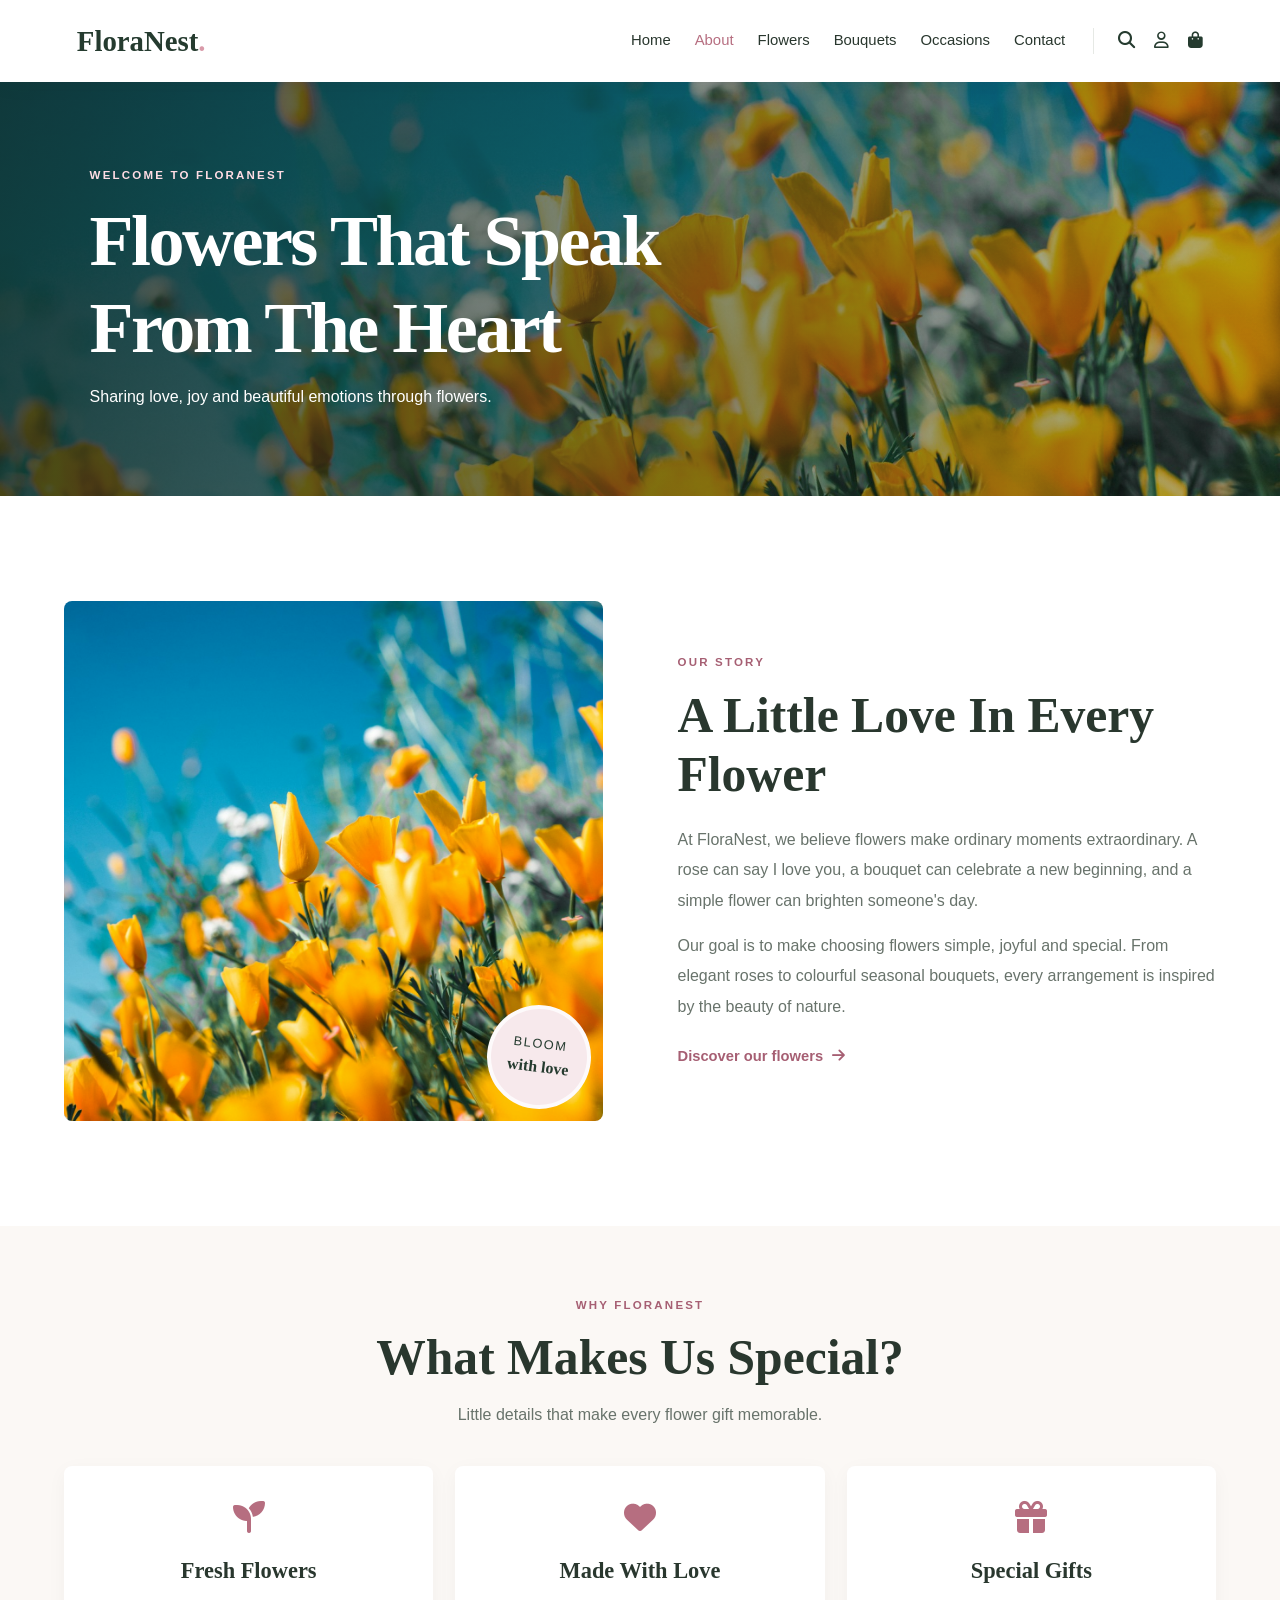
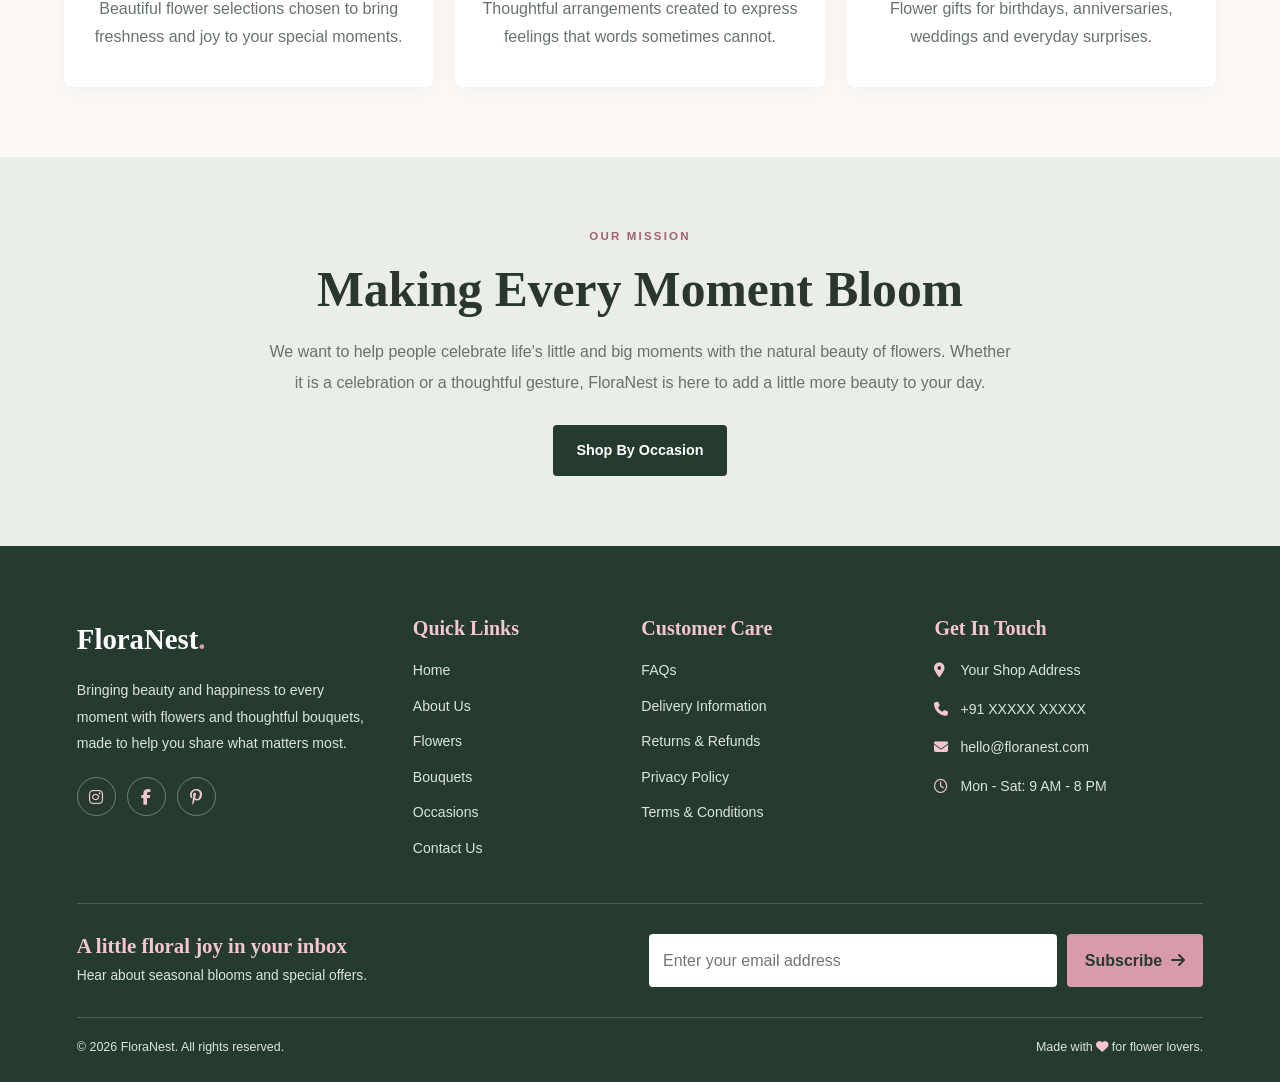
==== about.html @ bb5695b7 "Update my first project" ====
<!DOCTYPE html>
<html lang="en">
<head>
  <meta charset="UTF-8">
  <meta name="viewport" content="width=device-width, initial-scale=1.0">
  <meta name="description" content="FloraNest flowers and bouquets for every moment.">
  <title>About Us | FloraNest</title>
  <!-- <link rel="preconnect" href="https://fonts.googleapis.com">
  <link rel="preconnect" href="https://fonts.gstatic.com" crossorigin>
  <link href="https://fonts.googleapis.com/css2?family=DM+Sans:wght@400;500;600;700&family=Playfair+Display:wght@500;600;700&display=swap" rel="stylesheet"> -->
  <link rel="stylesheet" href="https://cdnjs.cloudflare.com/ajax/libs/font-awesome/6.7.2/css/all.min.css">
  <link rel="stylesheet" href="style.css">
</head>
<body>
<header class="site-header">
  <a class="logo" href="index.html">FloraNest<span>.</span></a>
  <input type="checkbox" id="menu-toggle" aria-label="Toggle navigation">
  <label class="menu-button" for="menu-toggle" aria-label="Open navigation"><i class="fa-solid fa-bars"></i></label>
  <nav class="navigation" aria-label="Main navigation">
    <ul class="nav-list">
      <li><a href="index.html" >Home</a></li>
      <li><a href="about.html" class="active">About</a></li>
      <li><a href="flowers.html" >Flowers</a></li>
      <li><a href="bouquets.html" >Bouquets</a></li>
      <li><a href="occasions.html" >Occasions</a></li>
      <li><a href="contact.html" >Contact</a></li>
    </ul>
    <div class="nav-icons">
      <a href="flowers.html" aria-label="Explore flowers"><i class="fa-solid fa-magnifying-glass"></i></a>
      <a href="contact.html" aria-label="Contact us"><i class="fa-regular fa-user"></i></a>
      <a href="bouquets.html" aria-label="View bouquets"><i class="fa-solid fa-bag-shopping"></i></a>
    </div>
  </nav>
</header>
<main>
<section class="page-banner about-banner"><p class="eyebrow">WELCOME TO FLORANEST</p><h1>Flowers That Speak<br>From The Heart</h1><p>Sharing love, joy and beautiful emotions through flowers.</p></section>
<section class="about section-wrap">
  <div class="about-image image-frame"><img src="assets/images/flower2.jpg" alt="Beautiful flower arrangement" loading="lazy"><div class="image-stamp"><span>Bloom</span><strong>with love</strong></div></div>
  <div class="about-copy"><p class="eyebrow">OUR STORY</p><h2>A Little Love In Every Flower</h2><p>At FloraNest, we believe flowers make ordinary moments extraordinary. A rose can say I love you, a bouquet can celebrate a new beginning, and a simple flower can brighten someone's day.</p><p>Our goal is to make choosing flowers simple, joyful and special. From elegant roses to colourful seasonal bouquets, every arrangement is inspired by the beauty of nature.</p><a class="text-link" href="flowers.html">Discover our flowers <i class="fa-solid fa-arrow-right"></i></a></div>
</section>
<section class="values-section section-tint"><div class="section-heading"><p class="eyebrow">WHY FLORANEST</p><h2>What Makes Us Special?</h2><p>Little details that make every flower gift memorable.</p></div><div class="values-grid section-wrap">
  <article class="value-card"><i class="fa-solid fa-seedling"></i><h3>Fresh Flowers</h3><p>Beautiful flower selections chosen to bring freshness and joy to your special moments.</p></article>
  <article class="value-card"><i class="fa-solid fa-heart"></i><h3>Made With Love</h3><p>Thoughtful arrangements created to express feelings that words sometimes cannot.</p></article>
  <article class="value-card"><i class="fa-solid fa-gift"></i><h3>Special Gifts</h3><p>Flower gifts for birthdays, anniversaries, weddings and everyday surprises.</p></article>
</div></section>
<section class="mission"><div class="mission-content"><p class="eyebrow">OUR MISSION</p><h2>Making Every Moment Bloom</h2><p>We want to help people celebrate life's little and big moments with the natural beauty of flowers. Whether it is a celebration or a thoughtful gesture, FloraNest is here to add a little more beauty to your day.</p><a class="btn btn-dark" href="occasions.html">Shop By Occasion</a></div></section>
</main>
<footer class="footer">
  <div class="footer-container">
    <div class="footer-box footer-brand">
      <a class="footer-logo" href="index.html">FloraNest<span>.</span></a>
      <p>Bringing beauty and happiness to every moment with flowers and thoughtful bouquets, made to help you share what matters most.</p>
      <div class="social-links">
        <a href="https://www.instagram.com/" aria-label="Instagram"><i class="fa-brands fa-instagram"></i></a>
        <a href="https://www.facebook.com/" aria-label="Facebook"><i class="fa-brands fa-facebook-f"></i></a>
        <a href="https://www.pinterest.com/" aria-label="Pinterest"><i class="fa-brands fa-pinterest-p"></i></a>
      </div>
    </div>
    <div class="footer-box"><h3>Quick Links</h3><ul>
      <li><a href="index.html">Home</a></li><li><a href="about.html">About Us</a></li><li><a href="flowers.html">Flowers</a></li><li><a href="bouquets.html">Bouquets</a></li><li><a href="occasions.html">Occasions</a></li><li><a href="contact.html">Contact Us</a></li>
    </ul></div>
    <div class="footer-box"><h3>Customer Care</h3><ul>
      <li><a href="contact.html">FAQs</a></li><li><a href="contact.html">Delivery Information</a></li><li><a href="contact.html">Returns &amp; Refunds</a></li><li><a href="contact.html">Privacy Policy</a></li><li><a href="contact.html">Terms &amp; Conditions</a></li>
    </ul></div>
    <div class="footer-box footer-contact"><h3>Get In Touch</h3>
      <p><i class="fa-solid fa-location-dot"></i> Your Shop Address</p>
      <p><i class="fa-solid fa-phone"></i> +91 XXXXX XXXXX</p>
      <p><i class="fa-solid fa-envelope"></i> hello@floranest.com</p>
      <p><i class="fa-regular fa-clock"></i> Mon - Sat: 9 AM - 8 PM</p>
    </div>
  </div>
  <div class="newsletter">
    <div><h3>A little floral joy in your inbox</h3><p>Hear about seasonal blooms and special offers.</p></div>
    <form action="mailto:hello@floranest.com" method="post" enctype="text/plain">
      <label class="visually-hidden" for="newsletter-email">Your email address</label>
      <input id="newsletter-email" name="Email" type="email" placeholder="Enter your email address" required>
      <button type="submit">Subscribe <i class="fa-solid fa-arrow-right"></i></button>
    </form>
  </div>
  <div class="footer-bottom"><p>&copy; 2026 FloraNest. All rights reserved.</p><p>Made with <i class="fa-solid fa-heart"></i> for flower lovers.</p></div>
</footer>
</body>
</html>
---- style.css ----
/* FLORANEST — ONE SHARED CSS FOR ALL HTML PAGES
   Mobile-first | Tablet: 768px | Laptop: 1024px */
*{
    margin:0;
    padding:0;
    box-sizing:border-box;
}
html{
    scroll-behavior:smooth;
    scroll-padding-top:85px;
}
body{
    width:100%;
    min-height:100vh;
    font-family:var(--sans);
    color:var(--text);
    background:var(--white);
    line-height:1.6;
}
img{
    display:block;
    width:100%;max-width:100%;
}
a{
    color:inherit;
}
button,input,textarea,select{
    font:inherit;
}
h1,h2,h3{
    font-family:var(--serif);
    font-weight:600;
    line-height:1.2;
}
h2{
    font-size:clamp(2rem,5vw,3.1rem);
}
p{
    overflow-wrap:break-word;
}
section{
    scroll-margin-top:80px;
}
.section-wrap{
    width:min(100% - 10%,1200px);
    margin-inline:auto;
}
.section-tint,.values-section{
    background:var(--cream);
}
.eyebrow{
    color:#a65f73;
    font-size:.72rem;
    font-weight:700;
    letter-spacing:.19em;
    line-height:1.6;
    margin-bottom:14px;
}


/* NAVBAR */
.site-header{
    position:sticky;
    z-index:1000;
    top:0;
    display:flex;
    align-items:center;
    justify-content:space-between;
    gap:15px;
    min-height:74px;
    padding:14px 5%;
    background:rgba(255,255,255,.98);
    box-shadow:0 3px 18px rgba(30,50,36,.07);
}

:root{--green:#253b2f;--green-light:#e9eee7;--pink:#d99aa9;--pink-light:#f7e9ec;--cream:#fbf8f5;--text:#29372e;--muted:#68736b;--white:#fff;--serif:"Playfair Display",Georgia,serif;--sans:"DM Sans",Arial,sans-serif;
}

.logo,.footer-logo{
    color:var(--green);
    font-family:var(--serif);
    font-size:1.8rem;
    font-weight:700;
    text-decoration:none;
    white-space:nowrap;
}
.logo span,.footer-logo span{
    color:var(--pink);
}
#menu-toggle{
    position:absolute;
    width:1px;
    height:1px;
    opacity:0;
    pointer-events:none;
}
.menu-button{
    display:grid;
    place-items:center;
    width:42px;
    height:42px;
    color:var(--green);
    font-size:1.35rem;
    cursor:pointer;
    border:1px solid #e6e9e5;
    border-radius:5px;
}
.navigation{
    position:absolute;
    top:100%;
    left:0;
    right:0;
    display:none;
    padding:18px 5% 24px;
    background:var(--white);
    box-shadow:0 12px 18px rgba(30,50,36,.08)
}
#menu-toggle:checked~.navigation{
    display:block
}
#menu-toggle:focus-visible~.menu-button{
    outline:2px solid var(--pink);
    outline-offset:4px
}
.nav-list{
    display:flex;
    flex-direction:column;
    gap:4px;
    list-style:none;
}
.nav-list a{
    
    display:block;
    padding:10px 4px;
    color:var(--text);
    font-size:.93rem;
    text-decoration:none;
    transition:color .25s;
}
.nav-list a:hover,.nav-list a.active{
    color:#b66e80;
}
.nav-icons{
    display:flex;
    gap:20px;
    align-items:center;
    margin-top:14px;
    padding-top:16px;
    border-top:1px solid #edf0ec;
}
.nav-icons a{
    color:var(--green);
    font-size:1.05rem;
    text-decoration:none;
}
.nav-icons a:hover{
    color:#b66e80;
}

/* BUTTONS */
.btn{
    display:inline-flex;
    align-items:center;
    justify-content:center;
    gap:10px;
    min-height:48px;
    padding:13px 22px;
    border:1px solid transparent;
    border-radius:4px;
    font-size:.9rem;
    font-weight:700;
    text-decoration:none;
    cursor:pointer;
    transition:transform .25s,background .25s,color .25s;
}
.btn:hover{
    transform:translateY(-2px);
}
.btn-primary{
    background:var(--pink);
    color:var(--green);
}
.btn-primary:hover{background:#efbdc9}
.btn-outline{color:var(--white);border-color:rgba(255,255,255,.8);background:transparent}
.btn-outline:hover{color:var(--green);background:var(--white)}
.btn-dark{color:var(--white);background:var(--green)}
.btn-dark:hover{background:#3b5946}

/* HERO AND PAGE BANNERS */
.hero{
    position:relative;
    display:flex;
    align-items:center;
    min-height:78vh;
    padding:70px 7%;
    color:var(--white);
    background:linear-gradient(90deg,rgba(20,37,27,.82),rgba(20,37,27,.4)),url("assets/images/flower2.jpg") center/cover no-repeat;
}
.hero-content{
    width:min(100%,650px);
}
.hero .eyebrow{
    color:#ffdce4;
}
.hero h1,.page-banner h1{
    margin-bottom:22px;
    font-size:clamp(2.7rem,8vw,5rem);
    letter-spacing:-.035em;
}
.hero-content>p:not(.eyebrow){
    max-width:530px;
    margin-bottom:28px;
    color:#f4f4ef;
    font-size:1rem;
    line-height:1.9;
}
.hero-actions{
    display:flex;
    flex-wrap:wrap;
    gap:12px;
}
.hero-note{
    position:absolute;
    right:5%;
    bottom:22px;
    color:#fff;
    font-size:.78rem;
    text-shadow:0 1px 4px #333;
}
.hero-note i{
    margin-right:6px;
    color:#f3c4cf;
}
.page-banner{
    display:flex;
    flex-direction:column;
    align-items:flex-start;
    justify-content:center;
    min-height:42vh;
    padding:60px 7%;
    color:var(--white);
    background:linear-gradient(90deg,rgba(20,37,27,.78),rgba(20,37,27,.3)),url("assets/images/flower2.jpg") center/cover no-repeat;
}
.page-banner .eyebrow{color:#ffdce4}
.page-banner h1{font-size:clamp(2.5rem,7vw,4.5rem);margin-bottom:12px}
.page-banner>p:last-child{max-width:600px;line-height:1.8}
.flowers-banner{background-image:linear-gradient(90deg,rgba(20,37,27,.8),rgba(20,37,27,.3)),url("assets/images/lily.jpg")}
.bouquets-banner{background-image:linear-gradient(90deg,rgba(20,37,27,.8),rgba(20,37,27,.3)),url("assets/images/flow.jpg")}
.occasions-banner{background-image:linear-gradient(90deg,rgba(20,37,27,.8),rgba(20,37,27,.3)),url("assets/images/flower.jpg")}
.contact-banner{background-image:linear-gradient(90deg,rgba(20,37,27,.8),rgba(20,37,27,.3)),url("assets/images/flower6.jpg")}

/* BENEFITS */
.benefits{display:grid;grid-template-columns:1fr;gap:20px;padding-block:34px}
.benefit{display:flex;align-items:center;gap:15px}
.benefit>i{display:grid;place-items:center;flex:0 0 48px;width:48px;height:48px;color:#a65f73;background:var(--pink-light);border-radius:50%;font-size:1.2rem}
.benefit h3{margin-bottom:4px;font-size:1.1rem}
.benefit p{color:var(--muted);font-size:.83rem}

/* ABOUT */
.about{display:grid;grid-template-columns:1fr;align-items:center;gap:38px;padding-block:65px}
.image-frame{position:relative;min-width:0}
.about-image img{height:350px;object-fit:cover;border-radius:8px}
.image-stamp{position:absolute;right:12px;bottom:12px;display:flex;flex-direction:column;align-items:center;justify-content:center;width:104px;height:104px;color:var(--green);background:var(--pink-light);border:4px solid rgba(255,255,255,.8);border-radius:50%;transform:rotate(7deg)}
.image-stamp span{font-size:.8rem;letter-spacing:.12em;text-transform:uppercase}
.image-stamp strong{font-family:var(--serif);font-size:1rem}
.about-copy h2{margin-bottom:20px}
.about-copy>p:not(.eyebrow){margin-bottom:15px;color:var(--muted);line-height:1.9}
.text-link{display:inline-flex;align-items:center;gap:9px;margin-top:8px;color:#a65f73;font-size:.92rem;font-weight:700;text-decoration:none}
.text-link:hover{gap:14px}
.values-section{padding-block:70px}
.values-grid{display:grid;grid-template-columns:1fr;gap:22px}
.value-card{padding:35px 25px;text-align:center;background:var(--white);border-radius:8px;box-shadow:0 5px 20px rgba(0,0,0,.04)}
.value-card>i{color:#b66e80;font-size:32px;margin-bottom:15px}
.value-card h3{font-size:1.4rem;margin:10px 0}
.value-card p{color:var(--muted);line-height:1.8}
.mission,.callout{padding:70px 7%;text-align:center;background:var(--green-light)}
.mission-content{max-width:750px;margin:auto}
.mission h2,.callout h2{margin-bottom:18px}
.mission-content>p:not(.eyebrow),.callout>p:not(.eyebrow){max-width:760px;margin:0 auto 22px;color:var(--muted);line-height:1.9}
.callout .btn,.mission .btn{margin-top:5px}

/* SECTION HEADINGS AND PRODUCT CARDS */
.section-heading{width:min(100% - 10%,680px);margin:0 auto 36px;text-align:center}
.section-heading h2{margin-bottom:13px}
.section-heading>p:last-child{color:var(--muted);line-height:1.8}
.products{padding-block:70px}
.page-products{padding-block:70px}
.product-grid{display:grid;grid-template-columns:1fr;gap:24px}
.product-card{min-width:0;overflow:hidden;background:var(--white);border:1px solid #f0eeeb;border-radius:7px;transition:transform .25s,box-shadow .25s}
.product-card:hover{transform:translateY(-5px);box-shadow:0 12px 28px rgba(37,59,47,.1)}
.product-image{position:relative;display:block;overflow:hidden;background:#f2eae6}
.product-image img{height:290px;object-fit:cover;transition:transform .4s}
.product-card:hover .product-image img{transform:scale(1.04)}
.product-tag{position:absolute;top:14px;left:14px;padding:5px 11px;color:var(--green);background:var(--pink-light);border-radius:3px;font-size:.72rem;font-weight:700}
.product-info{padding:19px}
.product-category{color:var(--muted);font-size:.75rem;margin-bottom:5px}
.product-info h3{font-size:1.3rem;margin-bottom:15px}
.product-bottom{display:flex;align-items:center;justify-content:space-between;padding-top:12px;border-top:1px solid #efefeb}
.price{color:var(--green);font-size:1.05rem;font-weight:700}
.product-bottom a{display:grid;place-items:center;width:36px;height:36px;color:var(--white);background:var(--green);border-radius:50%;text-decoration:none}
.product-bottom a:hover{background:#a65f73}
.center-action{display:flex;justify-content:center;margin-top:34px}

/* BOUQUETS */
.bouquets{padding-block:70px}
.bouquet-grid{display:grid;grid-template-columns:1fr;gap:22px;
}
.bouquet-card{
    position:relative;
    min-height:380px;
    overflow:hidden;
    border-radius:7px;
    background:#e9eee7;
}
.bouquet-card:after{
    
    position:absolute;
    inset:0;content:"";
    background:linear-gradient(0deg,rgba(16,31,21,.82),rgba(16,31,21,.02) 75%);pointer-events:none;
}
.bouquet-card img{
    position:absolute;
    inset:0;height:100%;
    object-fit:cover;transition:transform .45s;
}
.bouquet-card:hover img{transform:scale(1.05)}
.bouquet-overlay{position:absolute;z-index:1;right:22px;bottom:24px;left:22px;color:var(--white)}
.bouquet-overlay span{color:#f4c8d2;font-size:.7rem;font-weight:700;letter-spacing:.15em}
.bouquet-overlay h3{margin-block:8px 12px;font-size:1.8rem}
.bouquet-overlay a{display:inline-flex;align-items:center;gap:9px;color:var(--white);font-size:.85rem;font-weight:700;text-decoration:none}

/* OCCASIONS */
.occasions{padding-block:70px}
.occasion-grid{
    display:grid;
    grid-template-columns:1fr;
    gap:17px;
}
.occasion-card{
    
    padding:28px 18px;
    text-align:center;background:var(--white);border:1px solid #eee9e5;
    border-radius:7px;text-decoration:none;
    transition:transform .25s,border-color .25s;}
.occasion-card:hover{transform:translateY(-4px);border-color:var(--pink)}
.occasion-icon{display:grid;place-items:center;width:58px;height:58px;margin:0 auto 14px;color:#a65f73;background:var(--pink-light);border-radius:50%;font-size:1.3rem}
.occasion-card h3{margin-bottom:7px;font-size:1.2rem}
.occasion-card p{color:var(--muted);font-size:.84rem}
.occasion-page{padding-block:70px}
.occasion-feature-grid{display:grid;grid-template-columns:1fr;gap:24px}
.occasion-feature{overflow:hidden;background:var(--white);border:1px solid #eee9e5;border-radius:7px}
.occasion-feature>img{height:230px;object-fit:cover}
.occasion-feature-copy{padding:24px}
.occasion-feature-copy .occasion-icon{margin:0 0 14px}
.occasion-feature-copy h3{font-size:1.5rem;margin-bottom:8px}
.occasion-feature-copy p{color:var(--muted);margin-bottom:12px}

/* TESTIMONIAL */
.testimonial{padding-block:75px;text-align:center}
.quote-icon{margin-bottom:17px;color:var(--pink);font-size:2rem}
.testimonial h2{max-width:850px;margin:0 auto 18px;font-size:clamp(1.65rem,4vw,2.7rem)}
.testimonial-note{color:var(--muted);font-size:.9rem}

/* CONTACT */
.contact-section{
    padding-block:70px;
    background:#f7f4f0;
}
.contact-inner{
    display:grid;
    grid-template-columns:1fr;
    gap:35px;
    align-items:start;
}
.contact-copy h2{
    margin-bottom:18px;
}
.contact-copy>p:not(.eyebrow){
    margin-bottom:24px;
    color:var(--muted);
    line-height:1.9;
}
.contact-detail{
    display:flex;
    align-items:flex-start;
    gap:12px;
    margin-top:15px;
    overflow-wrap:anywhere;
}
.contact-detail i{
    width:20px;
    margin-top:5px;
    color:#a65f73;
}
.contact-form{
    display:flex;
    flex-direction:column;
    padding:25px 20px;
    background:var(--white);
    border-radius:8px;
    box-shadow:0 10px 35px rgba(37,59,47,.06);
}
.contact-form h3{
    margin-bottom:20px;
    font-size:1.55rem;
}
.contact-form label{
    margin:12px 0 7px;
    font-size:.85rem;
    font-weight:700;
}
.contact-form input,.contact-form select,.contact-form textarea{
    width:100%;
    min-width:0;
    padding:12px 13px;
    color:var(--text);
    background:#fff;
    border:1px solid #dfe4de;
    border-radius:4px;
    outline:none;
}
.contact-form input:focus,.contact-form select:focus,.contact-form textarea:focus{
    border-color:#b66e80;
    box-shadow:0 0 0 3px rgba(217,154,169,.17);
}
.contact-form textarea{
    resize:vertical;
}
.form-submit{
    width:100%;
    margin-top:20px;}
.form-note{
    margin-top:12px;
    color:var(--muted);
    font-size:.75rem;
    line-height:1.6;
}

/* FOOTER */
.footer{
    padding:55px 5% 20px;
    color:#f4f5f0;
    background:var(--green);
}
.footer-container{
    display:grid;
    grid-template-columns:1fr;
    gap:35px;
    width:min(100%,1250px);
    margin-inline:auto;
}
.footer-logo{
    display:inline-block;
    margin-bottom:15px;
    color:var(--white);
    font-size:1.8rem;
}
.footer-box h3{
    margin-bottom:17px;
    color:#f5c6d0;
    font-size:1.25rem;
}
.footer-box p{
    margin-bottom:12px;
    color:#dce4dd;
    font-size:.88rem;
    line-height:1.9;
    overflow-wrap:anywhere;
}
.footer-contact p{
    display:flex;
    align-items:flex-start;
    gap:10px;
}
.footer-contact p i{
    width:16px;
    margin-top:6px;
    color:#f5c6d0;
}
.footer-box ul{
    display:flex;
    flex-direction:column;
    gap:10px;
    list-style:none
}
.footer-box ul a{
    color:#dce4dd;
    font-size:.88rem;
    text-decoration:none;
    transition:color .2s,padding .2s;
}
.footer-box ul a:hover{
    padding-left:4px;
    color:#f5c6d0;
}
.social-links{
    display:flex;
    flex-wrap:wrap;
    gap:11px;
    margin-top:20px;
}
.social-links a{
    display:grid;
    place-items:center;
    width:39px;
    height:39px;
    color:#f5c6d0;
    border:1px solid #718174;
    border-radius:50%;
    text-decoration:none;
    transition:color .2s,background .2s;
}
.social-links a:hover{
    color:var(--green);
    background:#f5c6d0;
}
.newsletter{
    display:grid;
    grid-template-columns:1fr;
    gap:18px;width:min(100%,1250px);
    margin:42px auto 0;
    padding-block:30px;
    border-top:1px solid #506257;
    border-bottom:1px solid #506257;
}
.newsletter h3{
    margin-bottom:7px;
    color:#f5c6d0;
    font-size:1.3rem
}
.newsletter p{
    color:#dce4dd;
    font-size:.86rem;
}
.newsletter form{
    display:flex;
    flex-direction:column;
    gap:10px;
}
.newsletter input{
    width:100%;
    min-width:0;
    padding:13px;
    color:var(--text);
    background:var(--white);
    border:1px solid transparent;
    border-radius:4px;
    outline:none;
}
.newsletter input:focus{
    border-color:var(--pink);
}
.newsletter button{
    display:inline-flex;
    align-items:center;
    justify-content:center;
    gap:9px;
    padding:13px 18px;
    color:var(--green);
    background:var(--pink);
    border:0;
    border-radius:4px;
    font-weight:700;
    cursor:pointer;
}
.newsletter button:hover{
    background:#efbdc9;
}
.footer-bottom{
    display:flex;
    flex-direction:column;
    gap:8px;
    align-items:center;
    width:min(100%,1250px);
    margin:20px auto 0;
    text-align:center;
}
.footer-bottom p{
    color:#dce4dd;
    font-size:.78rem;
}
.footer-bottom .fa-heart{
    color:#f5c6d0;
}
.visually-hidden{
    position:absolute;
    width:1px;
    height:1px;
    padding:0;
    margin:-1px;
    overflow:hidden;
    clip:rect(0,0,0,0);
    white-space:nowrap;
    border:0;
}

/* TABLET */
@media(min-width:768px){
 .benefits{
    grid-template-columns:repeat(3,minmax(0,1fr));
    gap:18px
}
 .about{
    grid-template-columns:1fr 1fr;
    gap:40px;
    padding-block:85px;
}
 .about-image img{
    height:430px;
}
 .product-grid{
    grid-template-columns:repeat(2,minmax(0,1fr));
    gap:25px;
}
 .bouquet-grid{
    grid-template-columns:repeat(2,minmax(0,1fr));
}
 .bouquet-three{
    grid-column:1/-1;
    min-height:340px;
}
 .occasion-grid{
    grid-template-columns:repeat(2,minmax(0,1fr));
}
 .values-grid{
    grid-template-columns:repeat(2,minmax(0,1fr));
}
 .occasion-feature-grid{
    grid-template-columns:repeat(2,minmax(0,1fr));
}
 .contact-inner{
    grid-template-columns:1fr 1fr;
    gap:40px;
}
 .contact-form{
    padding:30px;
}
 .footer-container{
    grid-template-columns:repeat(2,minmax(0,1fr));
    gap:35px 28px;
}
 .newsletter{ 
    grid-template-columns:1fr 1fr;
    align-items:center;
}
 .newsletter form{
    flex-direction:row;
}
 .newsletter input{
    flex:1
}
 .newsletter button{
    flex:0 0 auto;
}
 .footer-bottom{
    
    flex-direction:row;
    justify-content:space-between;
    text-align:left;
}
 .page-banner{
    min-height:46vh;
}
}

/* LAPTOP */
@media(min-width:1024px){
 .site-header{
    min-height:82px;
    padding-inline:6%;
}
 .menu-button{
    display:none;
}
 .navigation{
    position:static;
    display:flex;
    align-items:center;
    gap:28px;padding:0;
    background:transparent;
    box-shadow:none;
}
 .nav-list{
    flex-direction:row;
    align-items:center;
    gap:24px;
}
 .nav-list a{
    padding:8px 0;
}
 .nav-icons{
    gap:19px;
    margin-top:0;
    padding-top:0;
    padding-left:24px;
    border-top:0;
    border-left:1px solid #e6e9e5;
}
 .hero{
    min-height:82vh;
    padding-inline:8%;
}
 .hero-content>p:not(.eyebrow){
    font-size:1.05rem;
}
 .benefits{
    padding-block:42px;
}
 .about{
    gap:75px;
    padding-block:105px;
}
 .about-image img{
    height:520px;
}
 .products,.bouquets,.occasions{
    padding-block:95px;
}
 .product-grid{
    grid-template-columns:repeat(4,minmax(0,1fr));
    gap:22px;
}
 .product-image img{
    height:310px;
}
 .bouquet-grid{
    grid-template-columns:repeat(3,minmax(0,1fr));
    gap:25px}
 .bouquet-card,.bouquet-three{
    grid-column:auto;
    min-height:440px;
}
 .occasion-grid{
    grid-template-columns:repeat(4,minmax(0,1fr));
    gap:22px;
}
 .values-grid{
    grid-template-columns:repeat(3,minmax(0,1fr))
}
 .occasion-feature-grid{
    grid-template-columns:repeat(3,minmax(0,1fr));
    gap:25px}
 .testimonial{
    padding-block:100px;
}
 .contact-section{
    padding-block:95px;
}
 .contact-inner{
    gap:75px;
}
 .contact-form{
    padding:36px;
}
 .footer{
    padding:70px 6% 24px;
}
 .footer-container{
    grid-template-columns:1.4fr .9fr 1.2fr 1.25fr;
    gap:35px;
}
}

/* REDUCED MOTION */
@media(prefers-reduced-motion:reduce){*,*::before,*::after{scroll-behavior:auto!important;transition-duration:.01ms!important;animation-duration:.01ms!important}}
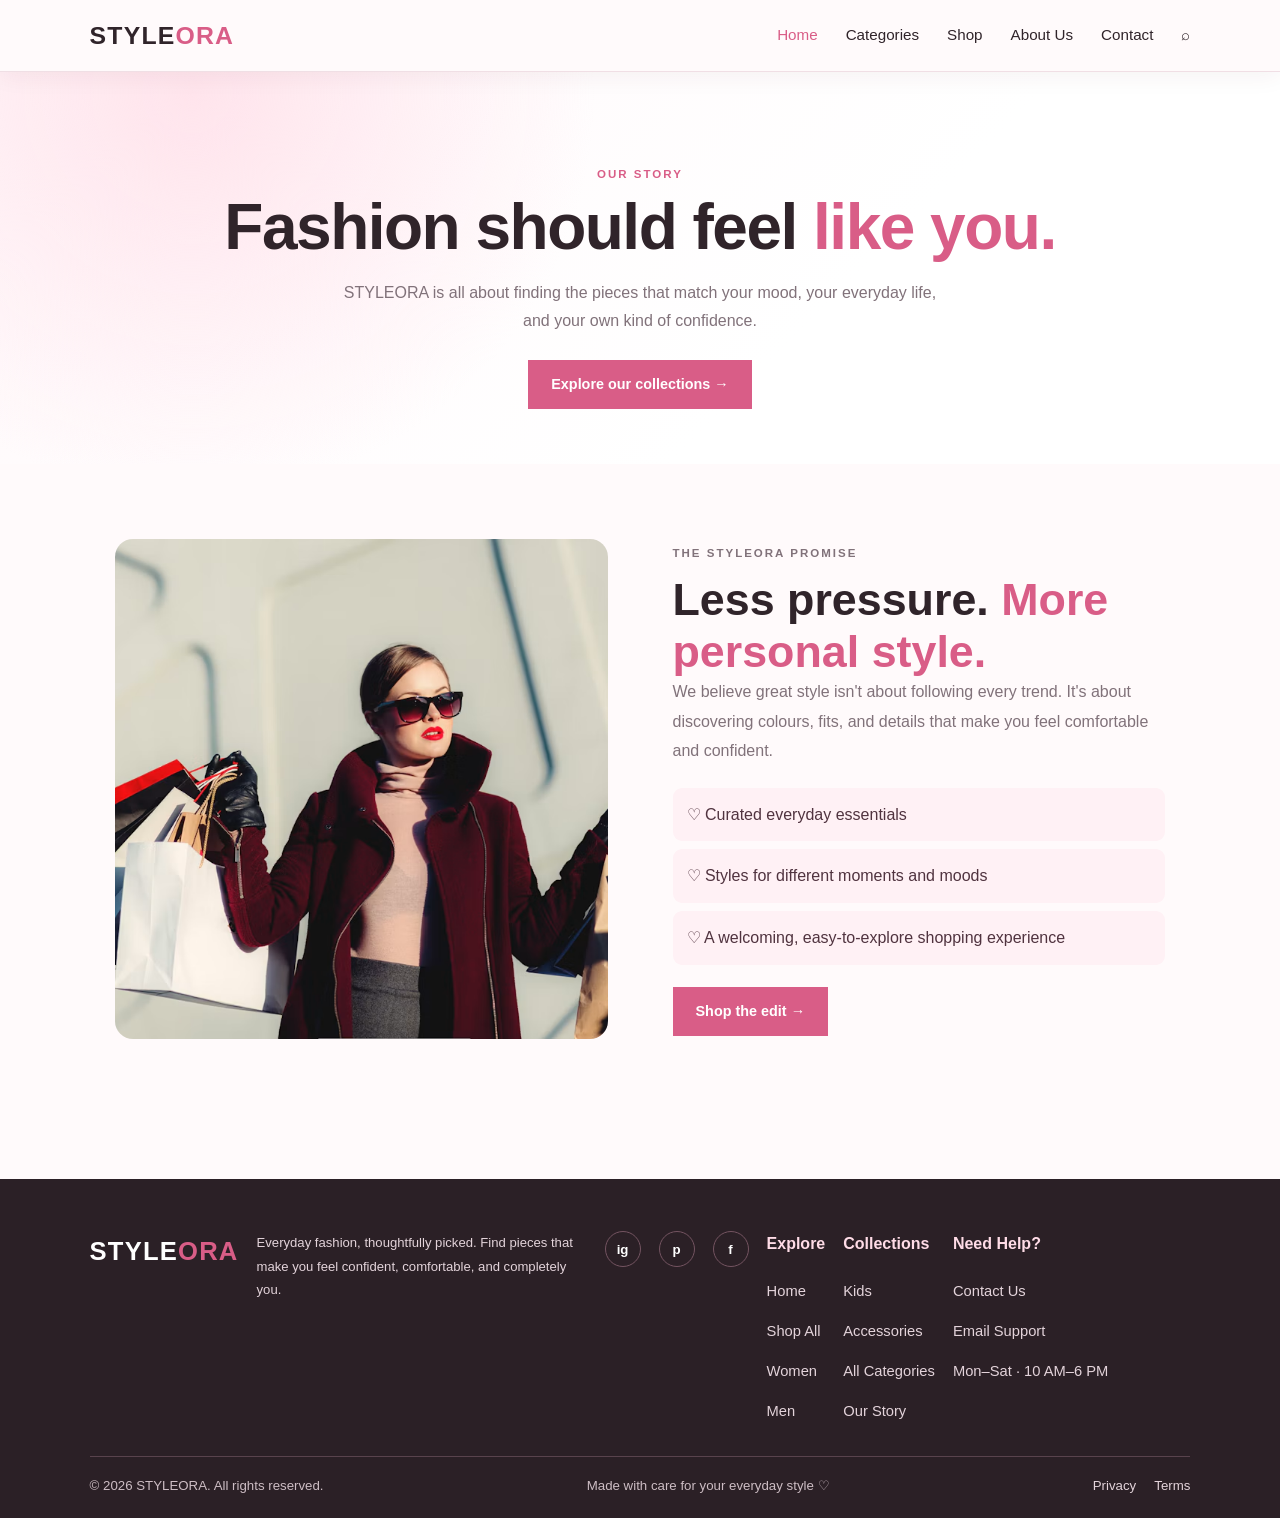
==== commit 28f3140c: "Update project" ====
--- a/about.html
+++ b/about.html
@@ -1,83 +1,10 @@
-<!DOCTYPE html>
-<html lang="en">
-<head>
-  <meta charset="UTF-8">
-  <meta name="viewport" content="width=device-width, initial-scale=1.0">
-  <meta name="description" content="FloraNest flowers and bouquets for every moment.">
-  <title>About Us | FloraNest</title>
-  <!-- <link rel="preconnect" href="https://fonts.googleapis.com">
-  <link rel="preconnect" href="https://fonts.gstatic.com" crossorigin>
-  <link href="https://fonts.googleapis.com/css2?family=DM+Sans:wght@400;500;600;700&family=Playfair+Display:wght@500;600;700&display=swap" rel="stylesheet"> -->
-  <link rel="stylesheet" href="https://cdnjs.cloudflare.com/ajax/libs/font-awesome/6.7.2/css/all.min.css">
-  <link rel="stylesheet" href="style.css">
-</head>
-<body>
-<header class="site-header">
-  <a class="logo" href="index.html">FloraNest<span>.</span></a>
-  <input type="checkbox" id="menu-toggle" aria-label="Toggle navigation">
-  <label class="menu-button" for="menu-toggle" aria-label="Open navigation"><i class="fa-solid fa-bars"></i></label>
-  <nav class="navigation" aria-label="Main navigation">
-    <ul class="nav-list">
-      <li><a href="index.html" >Home</a></li>
-      <li><a href="about.html" class="active">About</a></li>
-      <li><a href="flowers.html" >Flowers</a></li>
-      <li><a href="bouquets.html" >Bouquets</a></li>
-      <li><a href="occasions.html" >Occasions</a></li>
-      <li><a href="contact.html" >Contact</a></li>
-    </ul>
-    <div class="nav-icons">
-      <a href="flowers.html" aria-label="Explore flowers"><i class="fa-solid fa-magnifying-glass"></i></a>
-      <a href="contact.html" aria-label="Contact us"><i class="fa-regular fa-user"></i></a>
-      <a href="bouquets.html" aria-label="View bouquets"><i class="fa-solid fa-bag-shopping"></i></a>
-    </div>
+<!DOCTYPE html><html lang="en"><head><meta charset="UTF-8"><meta name="viewport" content="width=device-width, initial-scale=1.0"><title>About STYLEORA</title><link rel="stylesheet" href="style.css"></head><body><header class="navbar">
+  <a class="logo" href="index.html">STYLE<span>ORA</span></a>
+  <input type="checkbox" id="menu-toggle" class="menu-toggle">
+  <label for="menu-toggle" class="menu-icon" aria-label="Open navigation"><span></span><span></span><span></span></label>
+  <nav class="nav-links">
+    <a class="selected" href="index.html">Home</a><a href="categories.html">Categories</a><a href="shop.html">Shop</a><a href="about.html">About Us</a><a href="contact.html">Contact</a><a href="shop.html" aria-label="Browse products">⌕</a>
   </nav>
-</header>
-<main>
-<section class="page-banner about-banner"><p class="eyebrow">WELCOME TO FLORANEST</p><h1>Flowers That Speak<br>From The Heart</h1><p>Sharing love, joy and beautiful emotions through flowers.</p></section>
-<section class="about section-wrap">
-  <div class="about-image image-frame"><img src="assets/images/flower2.jpg" alt="Beautiful flower arrangement" loading="lazy"><div class="image-stamp"><span>Bloom</span><strong>with love</strong></div></div>
-  <div class="about-copy"><p class="eyebrow">OUR STORY</p><h2>A Little Love In Every Flower</h2><p>At FloraNest, we believe flowers make ordinary moments extraordinary. A rose can say I love you, a bouquet can celebrate a new beginning, and a simple flower can brighten someone's day.</p><p>Our goal is to make choosing flowers simple, joyful and special. From elegant roses to colourful seasonal bouquets, every arrangement is inspired by the beauty of nature.</p><a class="text-link" href="flowers.html">Discover our flowers <i class="fa-solid fa-arrow-right"></i></a></div>
-</section>
-<section class="values-section section-tint"><div class="section-heading"><p class="eyebrow">WHY FLORANEST</p><h2>What Makes Us Special?</h2><p>Little details that make every flower gift memorable.</p></div><div class="values-grid section-wrap">
-  <article class="value-card"><i class="fa-solid fa-seedling"></i><h3>Fresh Flowers</h3><p>Beautiful flower selections chosen to bring freshness and joy to your special moments.</p></article>
-  <article class="value-card"><i class="fa-solid fa-heart"></i><h3>Made With Love</h3><p>Thoughtful arrangements created to express feelings that words sometimes cannot.</p></article>
-  <article class="value-card"><i class="fa-solid fa-gift"></i><h3>Special Gifts</h3><p>Flower gifts for birthdays, anniversaries, weddings and everyday surprises.</p></article>
-</div></section>
-<section class="mission"><div class="mission-content"><p class="eyebrow">OUR MISSION</p><h2>Making Every Moment Bloom</h2><p>We want to help people celebrate life's little and big moments with the natural beauty of flowers. Whether it is a celebration or a thoughtful gesture, FloraNest is here to add a little more beauty to your day.</p><a class="btn btn-dark" href="occasions.html">Shop By Occasion</a></div></section>
-</main>
-<footer class="footer">
-  <div class="footer-container">
-    <div class="footer-box footer-brand">
-      <a class="footer-logo" href="index.html">FloraNest<span>.</span></a>
-      <p>Bringing beauty and happiness to every moment with flowers and thoughtful bouquets, made to help you share what matters most.</p>
-      <div class="social-links">
-        <a href="https://www.instagram.com/" aria-label="Instagram"><i class="fa-brands fa-instagram"></i></a>
-        <a href="https://www.facebook.com/" aria-label="Facebook"><i class="fa-brands fa-facebook-f"></i></a>
-        <a href="https://www.pinterest.com/" aria-label="Pinterest"><i class="fa-brands fa-pinterest-p"></i></a>
-      </div>
-    </div>
-    <div class="footer-box"><h3>Quick Links</h3><ul>
-      <li><a href="index.html">Home</a></li><li><a href="about.html">About Us</a></li><li><a href="flowers.html">Flowers</a></li><li><a href="bouquets.html">Bouquets</a></li><li><a href="occasions.html">Occasions</a></li><li><a href="contact.html">Contact Us</a></li>
-    </ul></div>
-    <div class="footer-box"><h3>Customer Care</h3><ul>
-      <li><a href="contact.html">FAQs</a></li><li><a href="contact.html">Delivery Information</a></li><li><a href="contact.html">Returns &amp; Refunds</a></li><li><a href="contact.html">Privacy Policy</a></li><li><a href="contact.html">Terms &amp; Conditions</a></li>
-    </ul></div>
-    <div class="footer-box footer-contact"><h3>Get In Touch</h3>
-      <p><i class="fa-solid fa-location-dot"></i> Your Shop Address</p>
-      <p><i class="fa-solid fa-phone"></i> +91 XXXXX XXXXX</p>
-      <p><i class="fa-solid fa-envelope"></i> hello@floranest.com</p>
-      <p><i class="fa-regular fa-clock"></i> Mon - Sat: 9 AM - 8 PM</p>
-    </div>
-  </div>
-  <div class="newsletter">
-    <div><h3>A little floral joy in your inbox</h3><p>Hear about seasonal blooms and special offers.</p></div>
-    <form action="mailto:hello@floranest.com" method="post" enctype="text/plain">
-      <label class="visually-hidden" for="newsletter-email">Your email address</label>
-      <input id="newsletter-email" name="Email" type="email" placeholder="Enter your email address" required>
-      <button type="submit">Subscribe <i class="fa-solid fa-arrow-right"></i></button>
-    </form>
-  </div>
-  <div class="footer-bottom"><p>&copy; 2026 FloraNest. All rights reserved.</p><p>Made with <i class="fa-solid fa-heart"></i> for flower lovers.</p></div>
-</footer>
-</body>
-</html>
+</header><main class="info-page"><section class="info-hero"><p class="eyebrow">OUR STORY</p><h1>Fashion should feel <span>like you.</span></h1><p>STYLEORA is all about finding the pieces that match your mood, your everyday life, and your own kind of confidence.</p><a class="primary-btn" href="categories.html">Explore our collections →</a></section><section class="story-grid"><div class="story-image">
+  <img src="assets/images/main.jpg" 
+  alt="Friends exploring fashion together"></div><div><p class="eyebrow">THE STYLEORA PROMISE</p><h2>Less pressure. <span>More personal style.</span></h2><p>We believe great style isn't about following every trend. It's about discovering colours, fits, and details that make you feel comfortable and confident.</p><div class="promise-list"><p>♡ Curated everyday essentials</p><p>♡ Styles for different moments and moods</p><p>♡ A welcoming, easy-to-explore shopping experience</p></div><a class="primary-btn" href="shop.html">Shop the edit →</a></div></section></main><footer class="site-footer"><div class="footer-main"><div class="footer-brand"><a class="logo footer-logo" href="index.html">STYLE<span>ORA</span></a><p>Everyday fashion, thoughtfully picked. Find pieces that make you feel confident, comfortable, and completely you.</p><div class="social-links"><a href="https://www.instagram.com/" aria-label="Instagram">ig</a><a href="https://www.pinterest.com/" aria-label="Pinterest">p</a><a href="https://www.facebook.com/" aria-label="Facebook">f</a></div></div><div class="footer-column"><h3>Explore</h3><a href="index.html">Home</a><a href="shop.html">Shop All</a><a href="women.html">Women</a><a href="men.html">Men</a></div><div class="footer-column"><h3>Collections</h3><a href="kids.html">Kids</a><a href="accessories.html">Accessories</a><a href="categories.html">All Categories</a><a href="about.html">Our Story</a></div><div class="footer-column"><h3>Need Help?</h3><a href="contact.html">Contact Us</a><a href="mailto:hello@styleora.example">Email Support</a><p>Mon–Sat · 10 AM–6 PM</p></div></div><div class="footer-bottom"><span>© 2026 STYLEORA. All rights reserved.</span><span>Made with care for your everyday style ♡</span><div><a href="contact.html">Privacy</a><a href="contact.html">Terms</a></div></div></footer></body></html>
--- a/style.css
+++ b/style.css
@@ -1,765 +1,146 @@
-/* FLORANEST — ONE SHARED CSS FOR ALL HTML PAGES
-   Mobile-first | Tablet: 768px | Laptop: 1024px */
-*{
-    margin:0;
-    padding:0;
-    box-sizing:border-box;
+/* STYLEORA original pink format | HTML + CSS only */
+*{box-sizing:border-box;margin:0;padding:0}
+html{scroll-behavior:smooth}
+body{font-family:Arial,Helvetica,sans-serif;color:var(--ink);background:#fff;line-height:1.6}
+a{color:inherit;text-decoration:none}
+img{display:block;max-width:100%}
+.navbar{position:fixed;z-index:1000;top:0;left:0;width:100%;min-height:72px;padding:14px 5%;display:flex;align-items:center;justify-content:space-between;background:rgba(255,255,255,.97);border-bottom:1px solid var(--line)}
+.logo{font-size:1.55rem;font-weight:800;letter-spacing:2px;white-space:nowrap}.logo span{color:var(--pink)}
+.menu-toggle{position:absolute;opacity:0;pointer-events:none}
+.menu-icon{width:29px;height:24px;display:flex;flex-direction:column;justify-content:space-between;cursor:pointer}
+.menu-icon span{height:3px;width:100%;border-radius:3px;background:var(--ink)}
+.nav-links{display:none;position:absolute;top:72px;left:0;width:100%;padding:16px 5% 22px;background:white;flex-direction:column;gap:8px;border-bottom:1px solid var(--line)}
+.menu-toggle:checked~.nav-links{display:flex}
+.nav-links a{padding:8px 0;font-size:.95rem}.nav-links a:hover,.nav-links .selected{color:var(--pink)}
+.hero{padding:120px 5% 55px;display:grid;gap:28px;align-items:center;background:var(--cream)}
+.hero-copy{padding:10px 0}.eyebrow{font-size:.72rem;letter-spacing:2px;font-weight:700;color:var(--pink);margin-bottom:10px}
+.hero h1{font-size:clamp(2.8rem,10vw,5rem);line-height:1.05;letter-spacing:-1.8px;margin-bottom:18px}.hero h1 span{color:var(--pink)}
+.hero-copy>p:not(.eyebrow){max-width:450px;color:var(--muted);margin-bottom:25px}
+.primary-btn{display:inline-block;background:var(--pink);color:white;padding:12px 22px;font-size:.9rem;font-weight:700;border:1px solid var(--pink);transition:.2s}.primary-btn:hover{background:var(--pink-dark);border-color:var(--pink-dark)}.primary-btn span{margin-left:10px}
+.hero-image img{width:100%;height:360px;object-fit:cover;border-radius:3px}
+.section{padding:60px 5%}.section-heading{text-align:center;max-width:650px;margin:0 auto 30px}.section-heading h2,.newsletter h2{font-size:clamp(1.8rem,5vw,2.7rem);line-height:1.2;margin-bottom:10px}.section-heading>p:last-child,.newsletter>p:not(.eyebrow){color:var(--muted)}
+.category-grid{display:grid;grid-template-columns:repeat(2,minmax(0,1fr));gap:14px}
+.category-card{min-height:200px;padding:18px;display:flex;flex-direction:column;justify-content:flex-end;color:white;background-position:center;background-size:cover;position:relative;isolation:isolate;overflow:hidden}
+.category-card:before{content:"";position:absolute;inset:0;z-index:-1;background:linear-gradient(0deg,rgba(0,0,0,.68),transparent 80%)}
+.category-card span{font-size:1.35rem;font-weight:700}.category-card small{font-size:.78rem}
+:root{--pink:#c16b70;--pink-dark:#a74f56;--pink-light:#f8e9e9;--ink:#292424;--muted:#817878;--cream:#fffaf8;--line:#eee2df}
+
+.category-card.women{background-image:url('assets/images/main.jpg')}
+.category-card.men{background-image:url('assets/images/man.jpg')}
+.category-card.kids{background-image:url('assets/images/boy.jpg')}
+.category-card.accessories{background-image:url('assets/images/bag.jpg')}
+.trending{background:var(--cream)}
+.product-grid{display:grid;grid-template-columns:repeat(2,minmax(0,1fr));gap:14px}
+.product-card{background:white;min-width:0;border:1px solid #f0e8e6;overflow:hidden;transition:transform .2s,box-shadow .2s}
+.product-card:hover{transform:translateY(-3px);box-shadow:0 10px 24px #3b20200f}
+.product-image{position:relative;overflow:hidden;background:var(--pink-light)}
+.product-image img{width:100%;height:190px;object-fit:cover}
+.badge{position:absolute;left:8px;top:8px;background:var(--pink);color:white;padding:4px 7px;font-size:.6rem;font-weight:700;letter-spacing:.6px}
+.heart{position:absolute;right:8px;top:8px;border:0;border-radius:50%;width:30px;height:30px;background:white;color:var(--pink);font-size:1.2rem;cursor:pointer}
+.product-info{padding:12px}.product-category{font-size:.68rem;text-transform:uppercase;letter-spacing:1px;color:var(--muted);margin-bottom:3px}
+.product-info h3{font-size:.9rem;line-height:1.35;margin-bottom:5px}.rating{font-size:.78rem;letter-spacing:1px;color:#e0a43b;margin-bottom:7px}.rating span{letter-spacing:0;color:var(--muted);font-size:.72rem}
+.price{font-weight:700;color:var(--pink-dark);font-size:.9rem;margin-bottom:10px}.price del{font-size:.72rem;font-weight:400;color:#a69b98;margin-left:4px}
+.cart-btn{display:block;text-align:center;border:1px solid var(--pink);color:var(--pink-dark);padding:8px 5px;font-size:.78rem;font-weight:700}.cart-btn:hover{background:var(--pink);color:white}
+.center{text-align:center;margin-top:28px}
+.about-section{padding:65px 7%;background:linear-gradient(90deg,rgba(39,25,26,.82),rgba(39,25,26,.22)),url('https://images.unsplash.com/photo-1490481651871-ab68de25d43d?auto=format&fit=crop&w=1500&q=80') center/cover;color:white;min-height:370px;display:flex;align-items:center}
+.about-copy{max-width:540px}.about-copy h2{font-size:clamp(2.3rem,7vw,3.5rem);line-height:1.12;margin-bottom:15px}.about-copy h2 span{color:#f2bfc1}.about-copy>p:not(.eyebrow){color:#f4e9e8;margin-bottom:22px}
+.newsletter{padding:55px 5%;text-align:center;background:var(--pink-light)}.newsletter .primary-btn{margin-top:20px}
+.site-footer{background:#2d2627;color:white;padding:26px 5%;display:flex;flex-direction:column;align-items:center;text-align:center;gap:12px}.footer-logo{color:white}.site-footer p{color:#d6caca;font-size:.82rem}.site-footer div{display:flex;gap:18px;font-size:.83rem}.site-footer div a:hover{color:#f2bfc1}
+.shop-layout{padding:110px 5% 55px;display:grid;gap:28px}
+.sidebar{background:var(--cream);padding:20px;height:max-content;border:1px solid var(--line)}
+.sidebar h2{font-size:1.2rem;margin-bottom:18px}.filter-group{padding:15px 0;border-top:1px solid var(--line)}.filter-group h3{font-size:.95rem;margin-bottom:10px}
+.filter-group>a{display:block;color:var(--muted);font-size:.87rem;padding:5px 0}.filter-group>a:hover{color:var(--pink)}
+.filter-group label{display:block;font-size:.84rem;color:var(--muted);padding:5px 0}.filter-group input{accent-color:var(--pink);margin-right:7px}
+.size-options{display:flex;gap:7px}.size-options span{border:1px solid var(--line);background:white;padding:5px 9px;font-size:.8rem}
+.shop-heading{display:flex;flex-direction:column;gap:18px;margin-bottom:25px}.shop-heading h1{font-size:clamp(1.8rem,5vw,2.6rem);line-height:1.2;margin-bottom:8px}.shop-heading p:not(.eyebrow){font-size:.9rem;color:var(--muted)}
+.sort-label{font-size:.82rem;color:var(--muted);display:flex;align-items:center;gap:8px}.sort-label select{padding:8px;border:1px solid var(--line);background:white;color:var(--ink)}
+.pagination{display:flex;justify-content:center;align-items:center;flex-wrap:wrap;gap:7px;margin:35px 0 0}.pagination a{display:inline-flex;align-items:center;justify-content:center;min-width:35px;height:37px;padding:5px 10px;border:1px solid var(--line);background:white;font-size:.85rem}.pagination a.active,.pagination a:hover{background:var(--pink);color:white;border-color:var(--pink)}.pagination .page-arrow{padding:5px 11px}
+@media(min-width:768px){
+ .menu-icon{display:none}.nav-links{display:flex;position:static;width:auto;padding:0;background:transparent;border:0;flex-direction:row;align-items:center;gap:20px}.nav-links a{padding:7px 0}
+ .hero{grid-template-columns:1fr 1fr;padding:125px 6% 65px;gap:35px}.hero-image img{height:440px}
+ .section{padding:75px 6%}.category-grid{grid-template-columns:repeat(4,minmax(0,1fr));gap:18px}.category-card{min-height:270px}
+ .product-grid{grid-template-columns:repeat(3,minmax(0,1fr));gap:20px}.product-image img{height:260px}.product-info{padding:14px}
+ .shop-layout{grid-template-columns:190px minmax(0,1fr);gap:25px;padding-left:5%;padding-right:5%}.shop-heading{flex-direction:row;justify-content:space-between;align-items:end}.shop-layout .product-grid{grid-template-columns:repeat(2,minmax(0,1fr))}
+ .site-footer{flex-direction:row;justify-content:space-between;text-align:left}
 }
-html{
-    scroll-behavior:smooth;
-    scroll-padding-top:85px;
-}
-body{
-    width:100%;
-    min-height:100vh;
-    font-family:var(--sans);
-    color:var(--text);
-    background:var(--white);
-    line-height:1.6;
-}
-img{
-    display:block;
-    width:100%;max-width:100%;
-}
-a{
-    color:inherit;
-}
-button,input,textarea,select{
-    font:inherit;
-}
-h1,h2,h3{
-    font-family:var(--serif);
-    font-weight:600;
-    line-height:1.2;
-}
-h2{
-    font-size:clamp(2rem,5vw,3.1rem);
-}
-p{
-    overflow-wrap:break-word;
-}
-section{
-    scroll-margin-top:80px;
-}
-.section-wrap{
-    width:min(100% - 10%,1200px);
-    margin-inline:auto;
-}
-.section-tint,.values-section{
-    background:var(--cream);
-}
-.eyebrow{
-    color:#a65f73;
-    font-size:.72rem;
-    font-weight:700;
-    letter-spacing:.19em;
-    line-height:1.6;
-    margin-bottom:14px;
+@media(min-width:1024px){
+ .navbar{padding-left:7%;padding-right:7%}.nav-links{gap:28px}
+ .hero{padding-left:8%;padding-right:8%;min-height:650px}.hero-image img{height:490px}
+ .section{padding:85px 7%}.product-grid{grid-template-columns:repeat(4,minmax(0,1fr));gap:22px}.product-image img{height:290px}
+ .shop-layout{grid-template-columns:230px minmax(0,1fr);padding-left:7%;padding-right:7%;gap:35px}.shop-layout .product-grid{grid-template-columns:repeat(3,minmax(0,1fr))}.shop-layout .product-image img{height:260px}
+ .about-section{padding-left:10%;min-height:440px}
 }
 
 
-/* NAVBAR */
-.site-header{
-    position:sticky;
-    z-index:1000;
-    top:0;
-    display:flex;
-    align-items:center;
-    justify-content:space-between;
-    gap:15px;
-    min-height:74px;
-    padding:14px 5%;
-    background:rgba(255,255,255,.98);
-    box-shadow:0 3px 18px rgba(30,50,36,.07);
+
+
+/* Refined STYLEORA finish: balanced spacing, soft blush palette, clean cards */
+:root { --pink:#d95d87; --ink:#30242a; --muted:#81727a; --line:#f0dfe5; }
+body { color:var(--ink); background:#fffafb; }
+a { transition:color .2s ease, background .2s ease, transform .2s ease; }
+.navbar { background:rgba(255,250,251,.97); box-shadow:0 4px 24px rgba(85,38,57,.06); }
+.logo { letter-spacing:1.2px; }
+.hero { padding-top:105px; padding-bottom:55px; gap:28px; }
+.hero h1 { line-height:1.08; letter-spacing:-1.5px; }
+.hero-image img { min-height:0; height:350px; border-radius:180px 180px 18px 18px; object-fit:cover; }
+.section { padding-top:58px; padding-bottom:58px; }
+.section-heading { margin-bottom:28px; }
+.category-card { min-height:220px; border-radius:14px; overflow:hidden; }
+.product-grid { gap:16px; }
+.product-card { background:#fff; border:1px solid #f5e8ed; border-radius:12px; overflow:hidden; box-shadow:0 5px 18px rgba(71,35,49,.045); transition:transform .2s ease, box-shadow .2s ease; }
+.product-card:hover { transform:translateY(-4px); box-shadow:0 12px 26px rgba(71,35,49,.10); }
+.product-image img { height:220px; object-fit:cover; }
+.product-info { padding:13px; }
+.product-info h3 { line-height:1.35; }
+.cart-btn { border-radius:5px; }
+.about-section { min-height:0; padding-top:65px; padding-bottom:65px; }
+.newsletter { padding-top:52px; padding-bottom:52px; }
+.site-footer { min-height:0; padding:30px 6%; gap:16px; background:#30242a; color:#fff; }
+.site-footer a { color:#fff; }
+.site-footer p { color:#e8dbe0; }
+.shop-layout { padding-top:105px; padding-bottom:55px; gap:24px; }
+.sidebar { border:1px solid var(--line); border-radius:12px; padding:18px; background:#fff; }
+.shop-heading { margin-bottom:25px; }
+.shop-heading h1 { letter-spacing:-.7px; }
+.shop-layout .product-image img { height:220px; }
+.pagination { margin:32px 0 8px; gap:8px; }
+.pagination a { min-width:38px; height:38px; border-radius:6px; text-decoration:none; }
+.pagination a.active { font-weight:700; box-shadow:0 4px 10px rgba(217,93,135,.2); }
+@media (min-width:768px) {
+ .hero { padding-top:120px; padding-bottom:65px; }
+ .hero-image img { height:410px; }
+ .section { padding-top:68px; padding-bottom:68px; }
+ .category-card { min-height:245px; }
+ .product-grid { gap:18px; }
+ .product-image img { height:255px; }
+ .shop-layout { padding-top:120px; padding-bottom:65px; }
+ .shop-layout .product-image img { height:245px; }
+ .site-footer { padding:35px 6%; }
+}
+@media (min-width:1024px) {
+ .hero { padding-left:8%; padding-right:8%; padding-top:130px; padding-bottom:75px; min-height:0; }
+ .hero-image img { height:450px; }
+ .section { padding:76px 7%; }
+ .category-card { min-height:265px; }
+ .product-image img { height:280px; }
+ .shop-layout { padding:125px 7% 70px; gap:32px; }
+ .shop-layout .product-image img { height:255px; }
+ .site-footer { padding:38px 7%; }
 }
 
-:root{--green:#253b2f;--green-light:#e9eee7;--pink:#d99aa9;--pink-light:#f7e9ec;--cream:#fbf8f5;--text:#29372e;--muted:#68736b;--white:#fff;--serif:"Playfair Display",Georgia,serif;--sans:"DM Sans",Arial,sans-serif;
-}
-
-.logo,.footer-logo{
-    color:var(--green);
-    font-family:var(--serif);
-    font-size:1.8rem;
-    font-weight:700;
-    text-decoration:none;
-    white-space:nowrap;
-}
-.logo span,.footer-logo span{
-    color:var(--pink);
-}
-#menu-toggle{
-    position:absolute;
-    width:1px;
-    height:1px;
-    opacity:0;
-    pointer-events:none;
-}
-.menu-button{
-    display:grid;
-    place-items:center;
-    width:42px;
-    height:42px;
-    color:var(--green);
-    font-size:1.35rem;
-    cursor:pointer;
-    border:1px solid #e6e9e5;
-    border-radius:5px;
-}
-.navigation{
-    position:absolute;
-    top:100%;
-    left:0;
-    right:0;
-    display:none;
-    padding:18px 5% 24px;
-    background:var(--white);
-    box-shadow:0 12px 18px rgba(30,50,36,.08)
-}
-#menu-toggle:checked~.navigation{
-    display:block
-}
-#menu-toggle:focus-visible~.menu-button{
-    outline:2px solid var(--pink);
-    outline-offset:4px
-}
-.nav-list{
-    display:flex;
-    flex-direction:column;
-    gap:4px;
-    list-style:none;
-}
-.nav-list a{
-    
-    display:block;
-    padding:10px 4px;
-    color:var(--text);
-    font-size:.93rem;
-    text-decoration:none;
-    transition:color .25s;
-}
-.nav-list a:hover,.nav-list a.active{
-    color:#b66e80;
-}
-.nav-icons{
-    display:flex;
-    gap:20px;
-    align-items:center;
-    margin-top:14px;
-    padding-top:16px;
-    border-top:1px solid #edf0ec;
-}
-.nav-icons a{
-    color:var(--green);
-    font-size:1.05rem;
-    text-decoration:none;
-}
-.nav-icons a:hover{
-    color:#b66e80;
-}
-
-/* BUTTONS */
-.btn{
-    display:inline-flex;
-    align-items:center;
-    justify-content:center;
-    gap:10px;
-    min-height:48px;
-    padding:13px 22px;
-    border:1px solid transparent;
-    border-radius:4px;
-    font-size:.9rem;
-    font-weight:700;
-    text-decoration:none;
-    cursor:pointer;
-    transition:transform .25s,background .25s,color .25s;
-}
-.btn:hover{
-    transform:translateY(-2px);
-}
-.btn-primary{
-    background:var(--pink);
-    color:var(--green);
-}
-.btn-primary:hover{background:#efbdc9}
-.btn-outline{color:var(--white);border-color:rgba(255,255,255,.8);background:transparent}
-.btn-outline:hover{color:var(--green);background:var(--white)}
-.btn-dark{color:var(--white);background:var(--green)}
-.btn-dark:hover{background:#3b5946}
-
-/* HERO AND PAGE BANNERS */
-.hero{
-    position:relative;
-    display:flex;
-    align-items:center;
-    min-height:78vh;
-    padding:70px 7%;
-    color:var(--white);
-    background:linear-gradient(90deg,rgba(20,37,27,.82),rgba(20,37,27,.4)),url("assets/images/flower2.jpg") center/cover no-repeat;
-}
-.hero-content{
-    width:min(100%,650px);
-}
-.hero .eyebrow{
-    color:#ffdce4;
-}
-.hero h1,.page-banner h1{
-    margin-bottom:22px;
-    font-size:clamp(2.7rem,8vw,5rem);
-    letter-spacing:-.035em;
-}
-.hero-content>p:not(.eyebrow){
-    max-width:530px;
-    margin-bottom:28px;
-    color:#f4f4ef;
-    font-size:1rem;
-    line-height:1.9;
-}
-.hero-actions{
-    display:flex;
-    flex-wrap:wrap;
-    gap:12px;
-}
-.hero-note{
-    position:absolute;
-    right:5%;
-    bottom:22px;
-    color:#fff;
-    font-size:.78rem;
-    text-shadow:0 1px 4px #333;
-}
-.hero-note i{
-    margin-right:6px;
-    color:#f3c4cf;
-}
-.page-banner{
-    display:flex;
-    flex-direction:column;
-    align-items:flex-start;
-    justify-content:center;
-    min-height:42vh;
-    padding:60px 7%;
-    color:var(--white);
-    background:linear-gradient(90deg,rgba(20,37,27,.78),rgba(20,37,27,.3)),url("assets/images/flower2.jpg") center/cover no-repeat;
-}
-.page-banner .eyebrow{color:#ffdce4}
-.page-banner h1{font-size:clamp(2.5rem,7vw,4.5rem);margin-bottom:12px}
-.page-banner>p:last-child{max-width:600px;line-height:1.8}
-.flowers-banner{background-image:linear-gradient(90deg,rgba(20,37,27,.8),rgba(20,37,27,.3)),url("assets/images/lily.jpg")}
-.bouquets-banner{background-image:linear-gradient(90deg,rgba(20,37,27,.8),rgba(20,37,27,.3)),url("assets/images/flow.jpg")}
-.occasions-banner{background-image:linear-gradient(90deg,rgba(20,37,27,.8),rgba(20,37,27,.3)),url("assets/images/flower.jpg")}
-.contact-banner{background-image:linear-gradient(90deg,rgba(20,37,27,.8),rgba(20,37,27,.3)),url("assets/images/flower6.jpg")}
-
-/* BENEFITS */
-.benefits{display:grid;grid-template-columns:1fr;gap:20px;padding-block:34px}
-.benefit{display:flex;align-items:center;gap:15px}
-.benefit>i{display:grid;place-items:center;flex:0 0 48px;width:48px;height:48px;color:#a65f73;background:var(--pink-light);border-radius:50%;font-size:1.2rem}
-.benefit h3{margin-bottom:4px;font-size:1.1rem}
-.benefit p{color:var(--muted);font-size:.83rem}
-
-/* ABOUT */
-.about{display:grid;grid-template-columns:1fr;align-items:center;gap:38px;padding-block:65px}
-.image-frame{position:relative;min-width:0}
-.about-image img{height:350px;object-fit:cover;border-radius:8px}
-.image-stamp{position:absolute;right:12px;bottom:12px;display:flex;flex-direction:column;align-items:center;justify-content:center;width:104px;height:104px;color:var(--green);background:var(--pink-light);border:4px solid rgba(255,255,255,.8);border-radius:50%;transform:rotate(7deg)}
-.image-stamp span{font-size:.8rem;letter-spacing:.12em;text-transform:uppercase}
-.image-stamp strong{font-family:var(--serif);font-size:1rem}
-.about-copy h2{margin-bottom:20px}
-.about-copy>p:not(.eyebrow){margin-bottom:15px;color:var(--muted);line-height:1.9}
-.text-link{display:inline-flex;align-items:center;gap:9px;margin-top:8px;color:#a65f73;font-size:.92rem;font-weight:700;text-decoration:none}
-.text-link:hover{gap:14px}
-.values-section{padding-block:70px}
-.values-grid{display:grid;grid-template-columns:1fr;gap:22px}
-.value-card{padding:35px 25px;text-align:center;background:var(--white);border-radius:8px;box-shadow:0 5px 20px rgba(0,0,0,.04)}
-.value-card>i{color:#b66e80;font-size:32px;margin-bottom:15px}
-.value-card h3{font-size:1.4rem;margin:10px 0}
-.value-card p{color:var(--muted);line-height:1.8}
-.mission,.callout{padding:70px 7%;text-align:center;background:var(--green-light)}
-.mission-content{max-width:750px;margin:auto}
-.mission h2,.callout h2{margin-bottom:18px}
-.mission-content>p:not(.eyebrow),.callout>p:not(.eyebrow){max-width:760px;margin:0 auto 22px;color:var(--muted);line-height:1.9}
-.callout .btn,.mission .btn{margin-top:5px}
-
-/* SECTION HEADINGS AND PRODUCT CARDS */
-.section-heading{width:min(100% - 10%,680px);margin:0 auto 36px;text-align:center}
-.section-heading h2{margin-bottom:13px}
-.section-heading>p:last-child{color:var(--muted);line-height:1.8}
-.products{padding-block:70px}
-.page-products{padding-block:70px}
-.product-grid{display:grid;grid-template-columns:1fr;gap:24px}
-.product-card{min-width:0;overflow:hidden;background:var(--white);border:1px solid #f0eeeb;border-radius:7px;transition:transform .25s,box-shadow .25s}
-.product-card:hover{transform:translateY(-5px);box-shadow:0 12px 28px rgba(37,59,47,.1)}
-.product-image{position:relative;display:block;overflow:hidden;background:#f2eae6}
-.product-image img{height:290px;object-fit:cover;transition:transform .4s}
-.product-card:hover .product-image img{transform:scale(1.04)}
-.product-tag{position:absolute;top:14px;left:14px;padding:5px 11px;color:var(--green);background:var(--pink-light);border-radius:3px;font-size:.72rem;font-weight:700}
-.product-info{padding:19px}
-.product-category{color:var(--muted);font-size:.75rem;margin-bottom:5px}
-.product-info h3{font-size:1.3rem;margin-bottom:15px}
-.product-bottom{display:flex;align-items:center;justify-content:space-between;padding-top:12px;border-top:1px solid #efefeb}
-.price{color:var(--green);font-size:1.05rem;font-weight:700}
-.product-bottom a{display:grid;place-items:center;width:36px;height:36px;color:var(--white);background:var(--green);border-radius:50%;text-decoration:none}
-.product-bottom a:hover{background:#a65f73}
-.center-action{display:flex;justify-content:center;margin-top:34px}
-
-/* BOUQUETS */
-.bouquets{padding-block:70px}
-.bouquet-grid{display:grid;grid-template-columns:1fr;gap:22px;
-}
-.bouquet-card{
-    position:relative;
-    min-height:380px;
-    overflow:hidden;
-    border-radius:7px;
-    background:#e9eee7;
-}
-.bouquet-card:after{
-    
-    position:absolute;
-    inset:0;content:"";
-    background:linear-gradient(0deg,rgba(16,31,21,.82),rgba(16,31,21,.02) 75%);pointer-events:none;
-}
-.bouquet-card img{
-    position:absolute;
-    inset:0;height:100%;
-    object-fit:cover;transition:transform .45s;
-}
-.bouquet-card:hover img{transform:scale(1.05)}
-.bouquet-overlay{position:absolute;z-index:1;right:22px;bottom:24px;left:22px;color:var(--white)}
-.bouquet-overlay span{color:#f4c8d2;font-size:.7rem;font-weight:700;letter-spacing:.15em}
-.bouquet-overlay h3{margin-block:8px 12px;font-size:1.8rem}
-.bouquet-overlay a{display:inline-flex;align-items:center;gap:9px;color:var(--white);font-size:.85rem;font-weight:700;text-decoration:none}
-
-/* OCCASIONS */
-.occasions{padding-block:70px}
-.occasion-grid{
-    display:grid;
-    grid-template-columns:1fr;
-    gap:17px;
-}
-.occasion-card{
-    
-    padding:28px 18px;
-    text-align:center;background:var(--white);border:1px solid #eee9e5;
-    border-radius:7px;text-decoration:none;
-    transition:transform .25s,border-color .25s;}
-.occasion-card:hover{transform:translateY(-4px);border-color:var(--pink)}
-.occasion-icon{display:grid;place-items:center;width:58px;height:58px;margin:0 auto 14px;color:#a65f73;background:var(--pink-light);border-radius:50%;font-size:1.3rem}
-.occasion-card h3{margin-bottom:7px;font-size:1.2rem}
-.occasion-card p{color:var(--muted);font-size:.84rem}
-.occasion-page{padding-block:70px}
-.occasion-feature-grid{display:grid;grid-template-columns:1fr;gap:24px}
-.occasion-feature{overflow:hidden;background:var(--white);border:1px solid #eee9e5;border-radius:7px}
-.occasion-feature>img{height:230px;object-fit:cover}
-.occasion-feature-copy{padding:24px}
-.occasion-feature-copy .occasion-icon{margin:0 0 14px}
-.occasion-feature-copy h3{font-size:1.5rem;margin-bottom:8px}
-.occasion-feature-copy p{color:var(--muted);margin-bottom:12px}
-
-/* TESTIMONIAL */
-.testimonial{padding-block:75px;text-align:center}
-.quote-icon{margin-bottom:17px;color:var(--pink);font-size:2rem}
-.testimonial h2{max-width:850px;margin:0 auto 18px;font-size:clamp(1.65rem,4vw,2.7rem)}
-.testimonial-note{color:var(--muted);font-size:.9rem}
-
-/* CONTACT */
-.contact-section{
-    padding-block:70px;
-    background:#f7f4f0;
-}
-.contact-inner{
-    display:grid;
-    grid-template-columns:1fr;
-    gap:35px;
-    align-items:start;
-}
-.contact-copy h2{
-    margin-bottom:18px;
-}
-.contact-copy>p:not(.eyebrow){
-    margin-bottom:24px;
-    color:var(--muted);
-    line-height:1.9;
-}
-.contact-detail{
-    display:flex;
-    align-items:flex-start;
-    gap:12px;
-    margin-top:15px;
-    overflow-wrap:anywhere;
-}
-.contact-detail i{
-    width:20px;
-    margin-top:5px;
-    color:#a65f73;
-}
-.contact-form{
-    display:flex;
-    flex-direction:column;
-    padding:25px 20px;
-    background:var(--white);
-    border-radius:8px;
-    box-shadow:0 10px 35px rgba(37,59,47,.06);
-}
-.contact-form h3{
-    margin-bottom:20px;
-    font-size:1.55rem;
-}
-.contact-form label{
-    margin:12px 0 7px;
-    font-size:.85rem;
-    font-weight:700;
-}
-.contact-form input,.contact-form select,.contact-form textarea{
-    width:100%;
-    min-width:0;
-    padding:12px 13px;
-    color:var(--text);
-    background:#fff;
-    border:1px solid #dfe4de;
-    border-radius:4px;
-    outline:none;
-}
-.contact-form input:focus,.contact-form select:focus,.contact-form textarea:focus{
-    border-color:#b66e80;
-    box-shadow:0 0 0 3px rgba(217,154,169,.17);
-}
-.contact-form textarea{
-    resize:vertical;
-}
-.form-submit{
-    width:100%;
-    margin-top:20px;}
-.form-note{
-    margin-top:12px;
-    color:var(--muted);
-    font-size:.75rem;
-    line-height:1.6;
-}
-
-/* FOOTER */
-.footer{
-    padding:55px 5% 20px;
-    color:#f4f5f0;
-    background:var(--green);
-}
-.footer-container{
-    display:grid;
-    grid-template-columns:1fr;
-    gap:35px;
-    width:min(100%,1250px);
-    margin-inline:auto;
-}
-.footer-logo{
-    display:inline-block;
-    margin-bottom:15px;
-    color:var(--white);
-    font-size:1.8rem;
-}
-.footer-box h3{
-    margin-bottom:17px;
-    color:#f5c6d0;
-    font-size:1.25rem;
-}
-.footer-box p{
-    margin-bottom:12px;
-    color:#dce4dd;
-    font-size:.88rem;
-    line-height:1.9;
-    overflow-wrap:anywhere;
-}
-.footer-contact p{
-    display:flex;
-    align-items:flex-start;
-    gap:10px;
-}
-.footer-contact p i{
-    width:16px;
-    margin-top:6px;
-    color:#f5c6d0;
-}
-.footer-box ul{
-    display:flex;
-    flex-direction:column;
-    gap:10px;
-    list-style:none
-}
-.footer-box ul a{
-    color:#dce4dd;
-    font-size:.88rem;
-    text-decoration:none;
-    transition:color .2s,padding .2s;
-}
-.footer-box ul a:hover{
-    padding-left:4px;
-    color:#f5c6d0;
-}
-.social-links{
-    display:flex;
-    flex-wrap:wrap;
-    gap:11px;
-    margin-top:20px;
-}
-.social-links a{
-    display:grid;
-    place-items:center;
-    width:39px;
-    height:39px;
-    color:#f5c6d0;
-    border:1px solid #718174;
-    border-radius:50%;
-    text-decoration:none;
-    transition:color .2s,background .2s;
-}
-.social-links a:hover{
-    color:var(--green);
-    background:#f5c6d0;
-}
-.newsletter{
-    display:grid;
-    grid-template-columns:1fr;
-    gap:18px;width:min(100%,1250px);
-    margin:42px auto 0;
-    padding-block:30px;
-    border-top:1px solid #506257;
-    border-bottom:1px solid #506257;
-}
-.newsletter h3{
-    margin-bottom:7px;
-    color:#f5c6d0;
-    font-size:1.3rem
-}
-.newsletter p{
-    color:#dce4dd;
-    font-size:.86rem;
-}
-.newsletter form{
-    display:flex;
-    flex-direction:column;
-    gap:10px;
-}
-.newsletter input{
-    width:100%;
-    min-width:0;
-    padding:13px;
-    color:var(--text);
-    background:var(--white);
-    border:1px solid transparent;
-    border-radius:4px;
-    outline:none;
-}
-.newsletter input:focus{
-    border-color:var(--pink);
-}
-.newsletter button{
-    display:inline-flex;
-    align-items:center;
-    justify-content:center;
-    gap:9px;
-    padding:13px 18px;
-    color:var(--green);
-    background:var(--pink);
-    border:0;
-    border-radius:4px;
-    font-weight:700;
-    cursor:pointer;
-}
-.newsletter button:hover{
-    background:#efbdc9;
-}
-.footer-bottom{
-    display:flex;
-    flex-direction:column;
-    gap:8px;
-    align-items:center;
-    width:min(100%,1250px);
-    margin:20px auto 0;
-    text-align:center;
-}
-.footer-bottom p{
-    color:#dce4dd;
-    font-size:.78rem;
-}
-.footer-bottom .fa-heart{
-    color:#f5c6d0;
-}
-.visually-hidden{
-    position:absolute;
-    width:1px;
-    height:1px;
-    padding:0;
-    margin:-1px;
-    overflow:hidden;
-    clip:rect(0,0,0,0);
-    white-space:nowrap;
-    border:0;
-}
-
-/* TABLET */
-@media(min-width:768px){
- .benefits{
-    grid-template-columns:repeat(3,minmax(0,1fr));
-    gap:18px
-}
- .about{
-    grid-template-columns:1fr 1fr;
-    gap:40px;
-    padding-block:85px;
-}
- .about-image img{
-    height:430px;
-}
- .product-grid{
-    grid-template-columns:repeat(2,minmax(0,1fr));
-    gap:25px;
-}
- .bouquet-grid{
-    grid-template-columns:repeat(2,minmax(0,1fr));
-}
- .bouquet-three{
-    grid-column:1/-1;
-    min-height:340px;
-}
- .occasion-grid{
-    grid-template-columns:repeat(2,minmax(0,1fr));
-}
- .values-grid{
-    grid-template-columns:repeat(2,minmax(0,1fr));
-}
- .occasion-feature-grid{
-    grid-template-columns:repeat(2,minmax(0,1fr));
-}
- .contact-inner{
-    grid-template-columns:1fr 1fr;
-    gap:40px;
-}
- .contact-form{
-    padding:30px;
-}
- .footer-container{
-    grid-template-columns:repeat(2,minmax(0,1fr));
-    gap:35px 28px;
-}
- .newsletter{ 
-    grid-template-columns:1fr 1fr;
-    align-items:center;
-}
- .newsletter form{
-    flex-direction:row;
-}
- .newsletter input{
-    flex:1
-}
- .newsletter button{
-    flex:0 0 auto;
-}
- .footer-bottom{
-    
-    flex-direction:row;
-    justify-content:space-between;
-    text-align:left;
-}
- .page-banner{
-    min-height:46vh;
-}
-}
-
-/* LAPTOP */
-@media(min-width:1024px){
- .site-header{
-    min-height:82px;
-    padding-inline:6%;
-}
- .menu-button{
-    display:none;
-}
- .navigation{
-    position:static;
-    display:flex;
-    align-items:center;
-    gap:28px;padding:0;
-    background:transparent;
-    box-shadow:none;
-}
- .nav-list{
-    flex-direction:row;
-    align-items:center;
-    gap:24px;
-}
- .nav-list a{
-    padding:8px 0;
-}
- .nav-icons{
-    gap:19px;
-    margin-top:0;
-    padding-top:0;
-    padding-left:24px;
-    border-top:0;
-    border-left:1px solid #e6e9e5;
-}
- .hero{
-    min-height:82vh;
-    padding-inline:8%;
-}
- .hero-content>p:not(.eyebrow){
-    font-size:1.05rem;
-}
- .benefits{
-    padding-block:42px;
-}
- .about{
-    gap:75px;
-    padding-block:105px;
-}
- .about-image img{
-    height:520px;
-}
- .products,.bouquets,.occasions{
-    padding-block:95px;
-}
- .product-grid{
-    grid-template-columns:repeat(4,minmax(0,1fr));
-    gap:22px;
-}
- .product-image img{
-    height:310px;
-}
- .bouquet-grid{
-    grid-template-columns:repeat(3,minmax(0,1fr));
-    gap:25px}
- .bouquet-card,.bouquet-three{
-    grid-column:auto;
-    min-height:440px;
-}
- .occasion-grid{
-    grid-template-columns:repeat(4,minmax(0,1fr));
-    gap:22px;
-}
- .values-grid{
-    grid-template-columns:repeat(3,minmax(0,1fr))
-}
- .occasion-feature-grid{
-    grid-template-columns:repeat(3,minmax(0,1fr));
-    gap:25px}
- .testimonial{
-    padding-block:100px;
-}
- .contact-section{
-    padding-block:95px;
-}
- .contact-inner{
-    gap:75px;
-}
- .contact-form{
-    padding:36px;
-}
- .footer{
-    padding:70px 6% 24px;
-}
- .footer-container{
-    grid-template-columns:1.4fr .9fr 1.2fr 1.25fr;
-    gap:35px;
-}
-}
-
-/* REDUCED MOTION */
-@media(prefers-reduced-motion:reduce){*,*::before,*::after{scroll-behavior:auto!important;transition-duration:.01ms!important;animation-duration:.01ms!important}}
+/* STYLEORA advanced finish: separate destination pages + richer editorial footer */
+.page-intro,.info-hero{padding:135px 6% 45px;text-align:center;background:radial-gradient(circle at 15% 20%,#ffe4ec 0,transparent 35%),linear-gradient(135deg,#fff8fa,#fff 65%)}
+.page-intro h1,.info-hero h1{font-size:clamp(2.2rem,5vw,4.2rem);line-height:1.08;margin:10px 0 16px;letter-spacing:-1.5px}
+.page-intro h1 span,.info-hero h1 span,.category-feature h2 span,.story-grid h2 span{color:var(--pink)}
+.page-intro>p:last-child,.info-hero>p:not(.eyebrow){max-width:620px;margin:0 auto 24px;color:var(--muted);line-height:1.8}
+.category-feature{margin:10px 6% 70px;padding:36px 28px;border-radius:20px;background:linear-gradient(120deg,#fce2ea,#fff4f7);text-align:center}
+.category-feature h2{font-size:clamp(1.8rem,4vw,3rem);margin:8px 0 12px}.category-feature p:not(.eyebrow){max-width:550px;margin:0 auto 22px;color:var(--muted);line-height:1.8}
+.site-footer{display:block!important;padding:42px 6% 0!important;background:#2b2026!important;color:#fff!important}
+.footer-main{display:grid;grid-template-columns:1fr;gap:30px;max-width:1250px;margin:0 auto;padding-bottom:34px}
+.footer-brand .logo{display:inline-block;margin-bottom:14px;font-size:1.6rem}.footer-brand p{max-width:330px;color:#e3d3da;line-height:1.8;margin:0 0 18px}
+.social-links{display:flex;gap:10px}.social-links a{width:36px;height:36px;border:1px solid #745461;border-radius:50%;display:grid;place-items:center;text-decoration:none;font-weight:700}.social-links a:hover{background:var(--pink);border-color:var(--pink)}
+.footer-column{display:flex;flex-direction:column;align-items:flex-start;gap:12px}.footer-column h3{font-size:1rem;margin:0 0 5px;color:#ffdce7}.footer-column a,.footer-column p{font-size:.92rem;color:#e3d3da;text-decoration:none;margin:0;line-height:1.5}.footer-column a:hover,.footer-bottom a:hover{color:#ffb7ce}.footer-bottom{max-width:1250px;margin:auto;border-top:1px solid #59434d;padding:18px 0 22px;display:flex;flex-direction:column;gap:12px;color:#cdbdc4;font-size:.82rem}.footer-bottom div{display:flex;gap:18px}.footer-bottom a{color:#e3d3da;text-decoration:none}
+.info-page{padding-bottom:65px}.story-grid{display:grid;grid-template-columns:1fr;gap:28px;padding:50px 6%;align-items:center}.story-image img{width:100%;height:340px;object-fit:cover;border-radius:18px}.story-grid h2{font-size:clamp(1.8rem,4vw,2.8rem);line-height:1.15}.story-grid p{color:var(--muted);line-height:1.85}.promise-list{margin:22px 0}.promise-list p{padding:12px 14px;background:#fff1f5;border-radius:9px;margin:8px 0;color:#50333f}
+.contact-grid{display:grid;grid-template-columns:1fr;gap:16px;padding:30px 6% 45px}.contact-card{padding:28px 22px;background:white;border:1px solid var(--line);border-radius:16px;box-shadow:0 10px 28px #4b25330b}.contact-icon{display:grid;place-items:center;width:45px;height:45px;border-radius:50%;background:#ffe5ed;color:var(--pink);font-size:1.3rem}.contact-card h2{margin:18px 0 8px}.contact-card p,.contact-card small{display:block;color:var(--muted);line-height:1.7}.contact-card a{color:var(--pink);font-weight:700;text-decoration:none;overflow-wrap:anywhere}.contact-card strong{font-size:.95rem}.contact-cta{margin:0 6%;padding:35px 22px;border-radius:18px;background:#fff0f5;text-align:center}.contact-cta h2{font-size:clamp(1.6rem,4vw,2.4rem);margin:0 0 10px}.contact-cta p{color:var(--muted);margin:0 0 20px}
+@media(min-width:768px){.page-intro,.info-hero{padding:150px 8% 55px}.category-feature{margin:15px 7% 85px;padding:48px}.footer-main{grid-template-columns:1.5fr 1fr 1fr 1fr;gap:26px}.footer-bottom{flex-direction:row;align-items:center;justify-content:space-between}.story-grid{grid-template-columns:1fr 1fr;padding:65px 7%;gap:45px}.story-image img{height:430px}.contact-grid{grid-template-columns:repeat(3,minmax(0,1fr));padding:35px 7% 55px}.contact-cta{margin:0 7%;padding:45px}}
+@media(min-width:1024px){.page-intro,.info-hero{padding-top:165px}.footer-main{gap:45px}.site-footer{padding:52px 7% 0!important}.story-grid{padding:75px 9%;gap:65px}.story-image img{height:500px}.contact-grid{gap:22px}.contact-card{padding:32px 28px}}
